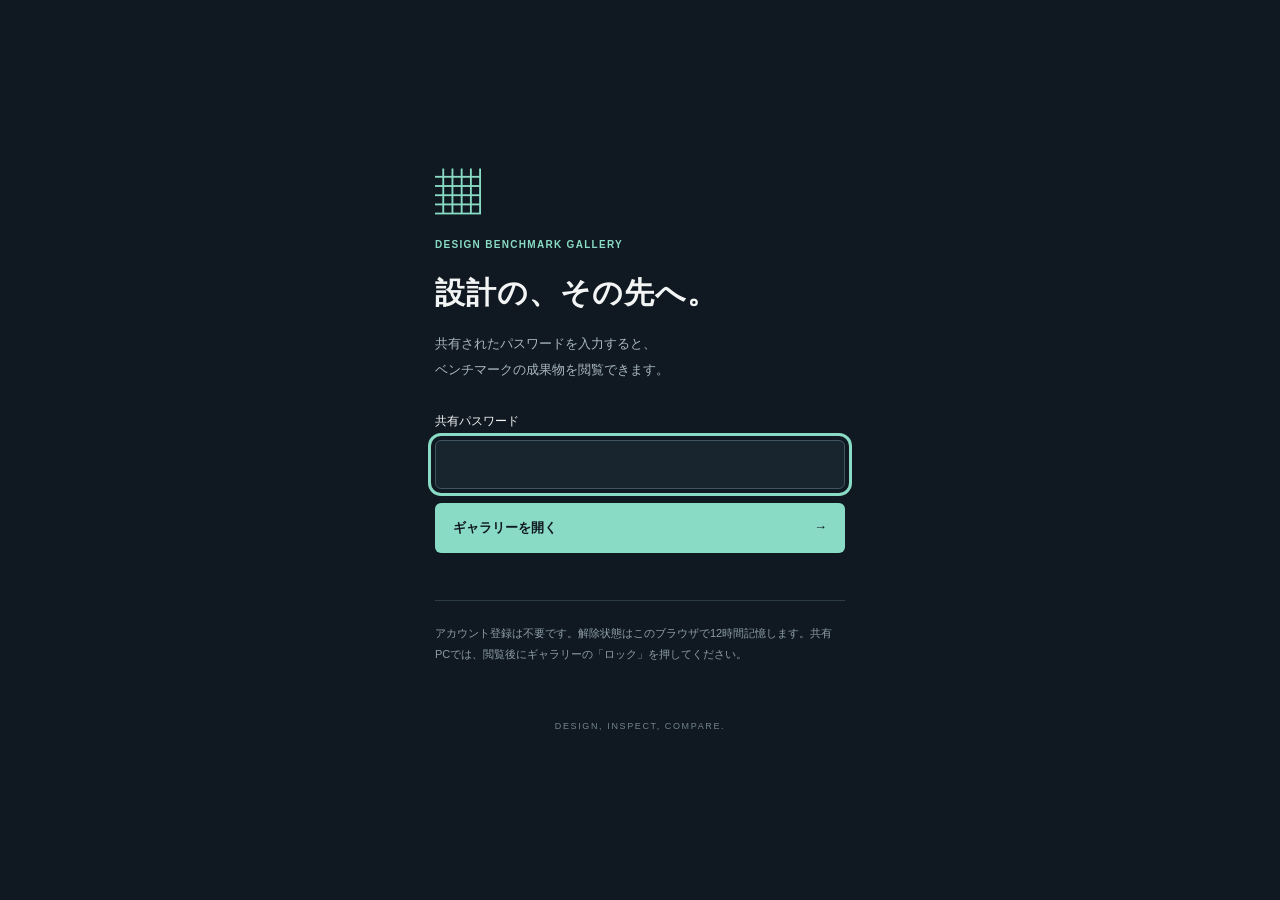
==== public/index.html @ 08a9ffa7 "Publish encrypted benchmark gallery on GitHub Pages" ====
<!doctype html>
<html lang="ja">
<head>
  <meta charset="utf-8">
  <meta name="viewport" content="width=device-width,initial-scale=1">
  <meta name="robots" content="noindex,nofollow,noarchive">
  <meta name="theme-color" content="#101921">
  <title>Design Benchmark Gallery — パスワード</title>
  <link rel="icon" href="data:image/svg+xml,%3Csvg xmlns='http://www.w3.org/2000/svg' viewBox='0 0 64 64'%3E%3Crect width='64' height='64' rx='14' fill='%23101921'/%3E%3Cpath d='M16 18h32v28H16zM16 32h32M32 18v28' fill='none' stroke='%2389dbc5' stroke-width='4'/%3E%3C/svg%3E">
  <link rel="stylesheet" href="unlock.css">
  <script src="unlock.js" defer></script>
</head>
<body>
  <main>
    <div class="mark" aria-hidden="true">▦</div>
    <p class="eyebrow">DESIGN BENCHMARK GALLERY</p>
    <h1>設計の、その先へ。</h1>
    <p class="intro">共有されたパスワードを入力すると、<br>ベンチマークの成果物を閲覧できます。</p>
    <form id="unlock-form">
      <label for="password">共有パスワード</label>
      <input id="password" name="password" type="password" autocomplete="current-password" required aria-describedby="status" autofocus>
      <button type="submit" id="unlock-button">ギャラリーを開く <span aria-hidden="true">→</span></button>
      <p id="status" role="status" aria-live="polite"></p>
    </form>
    <p class="note">アカウント登録は不要です。解除状態はこのブラウザで12時間記憶します。共有PCでは、閲覧後にギャラリーの「ロック」を押してください。</p>
    <noscript><p class="error">閲覧にはJavaScriptが必要です。</p></noscript>
  </main>
  <footer>DESIGN, INSPECT, COMPARE.</footer>
</body>
</html>
---- public/unlock.css ----
:root{color-scheme:dark;font-family:"Segoe UI","Noto Sans JP",Meiryo,sans-serif;background:#101921;color:#f3f5f5}*{box-sizing:border-box}body{margin:0;min-height:100svh;display:flex;flex-direction:column;align-items:center;justify-content:center;padding:40px 22px}main{width:min(410px,100%)}.mark{font-size:46px;line-height:1;color:#89dbc5;margin-bottom:24px}.eyebrow{font-size:10px;letter-spacing:.13em;font-weight:700;color:#89dbc5}h1{font-size:30px;letter-spacing:.035em;font-weight:600;margin:23px 0 17px}.intro{color:#a8b7c1;font-size:13px;line-height:2;margin-bottom:30px}label{display:block;font-size:12px;margin-bottom:10px}input{width:100%;height:49px;background:#18242e;border:1px solid #405461;border-radius:6px;color:#f3f5f5;padding:0 13px;font-size:16px;letter-spacing:.04em}button{display:flex;justify-content:space-between;width:100%;padding:16px 18px;margin-top:14px;border:0;border-radius:6px;background:#89dbc5;color:#101921;font-weight:650;font-size:13px;cursor:pointer}button:hover{background:#a0e7d4}button:disabled{opacity:.6;cursor:wait}input:focus-visible,button:focus-visible{outline:3px solid #89dbc5;outline-offset:4px}#status{min-height:23px;font-size:12px;line-height:1.9;margin:12px 0;color:#b9dcd2}.note{color:#8d9da8;border-top:1px solid #2c3c47;padding-top:22px;font-size:11px;line-height:1.9}.error{color:#ffc6b9}footer{font-size:9px;letter-spacing:.18em;color:#71838f;margin-top:45px}@media(max-width:450px){h1{font-size:27px}body{padding-top:28px;padding-bottom:28px}.mark{font-size:39px}}
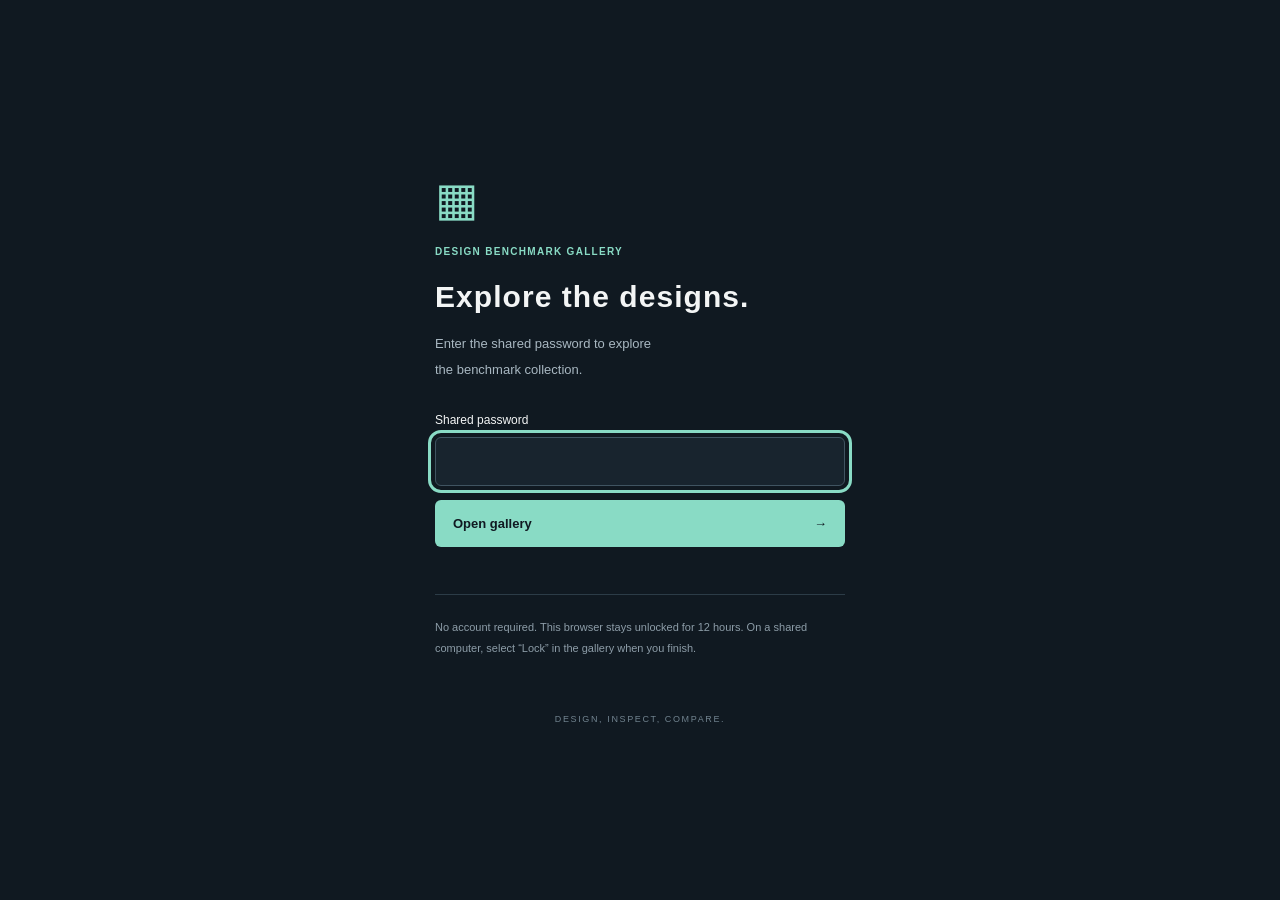
==== commit d3c5987f: "Make the landing page and authentication fully English" ====
--- a/public/index.html
+++ b/public/index.html
@@ -1,11 +1,11 @@
 <!doctype html>
-<html lang="ja">
+<html lang="en">
 <head>
   <meta charset="utf-8">
   <meta name="viewport" content="width=device-width,initial-scale=1">
   <meta name="robots" content="noindex,nofollow,noarchive">
   <meta name="theme-color" content="#101921">
-  <title>Design Benchmark Gallery — パスワード</title>
+  <title>Design Benchmark Gallery — Access</title>
   <link rel="icon" href="data:image/svg+xml,%3Csvg xmlns='http://www.w3.org/2000/svg' viewBox='0 0 64 64'%3E%3Crect width='64' height='64' rx='14' fill='%23101921'/%3E%3Cpath d='M16 18h32v28H16zM16 32h32M32 18v28' fill='none' stroke='%2389dbc5' stroke-width='4'/%3E%3C/svg%3E">
   <link rel="stylesheet" href="unlock.css">
   <script src="unlock.js" defer></script>
@@ -14,16 +14,16 @@
   <main>
     <div class="mark" aria-hidden="true">▦</div>
     <p class="eyebrow">DESIGN BENCHMARK GALLERY</p>
-    <h1>設計の、その先へ。</h1>
-    <p class="intro">共有されたパスワードを入力すると、<br>ベンチマークの成果物を閲覧できます。</p>
-    <form id="unlock-form">
-      <label for="password">共有パスワード</label>
+    <h1>Explore the designs.</h1>
+    <p class="intro">Enter the shared password to explore<br>the benchmark collection.</p>
+    <form id="unlock-form" novalidate>
+      <label for="password">Shared password</label>
       <input id="password" name="password" type="password" autocomplete="current-password" required aria-describedby="status" autofocus>
-      <button type="submit" id="unlock-button">ギャラリーを開く <span aria-hidden="true">→</span></button>
+      <button type="submit" id="unlock-button">Open gallery <span aria-hidden="true">→</span></button>
       <p id="status" role="status" aria-live="polite"></p>
     </form>
-    <p class="note">アカウント登録は不要です。解除状態はこのブラウザで12時間記憶します。共有PCでは、閲覧後にギャラリーの「ロック」を押してください。</p>
-    <noscript><p class="error">閲覧にはJavaScriptが必要です。</p></noscript>
+    <p class="note">No account required. This browser stays unlocked for 12 hours. On a shared computer, select “Lock” in the gallery when you finish.</p>
+    <noscript><p class="error">JavaScript is required to view this gallery.</p></noscript>
   </main>
   <footer>DESIGN, INSPECT, COMPARE.</footer>
 </body>
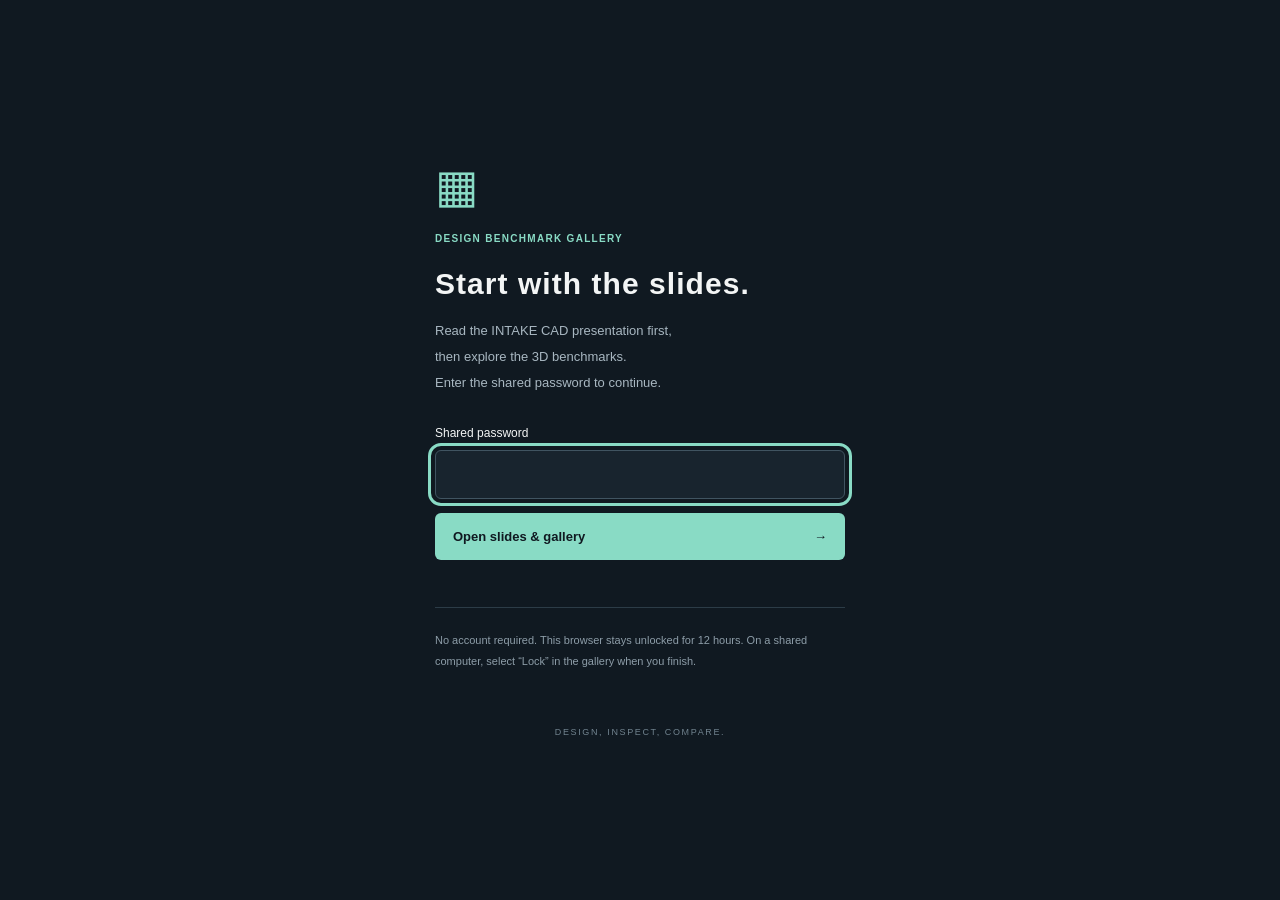
==== commit 6b185013: "Make presentation slides the main gallery entry point" ====
--- a/public/index.html
+++ b/public/index.html
@@ -14,12 +14,12 @@
   <main>
     <div class="mark" aria-hidden="true">▦</div>
     <p class="eyebrow">DESIGN BENCHMARK GALLERY</p>
-    <h1>Explore the designs.</h1>
-    <p class="intro">Enter the shared password to explore<br>the benchmark collection.</p>
+    <h1>Start with the slides.</h1>
+    <p class="intro">Read the INTAKE CAD presentation first,<br>then explore the 3D benchmarks.<br>Enter the shared password to continue.</p>
     <form id="unlock-form" novalidate>
       <label for="password">Shared password</label>
       <input id="password" name="password" type="password" autocomplete="current-password" required aria-describedby="status" autofocus>
-      <button type="submit" id="unlock-button">Open gallery <span aria-hidden="true">→</span></button>
+      <button type="submit" id="unlock-button">Open slides &amp; gallery <span aria-hidden="true">→</span></button>
       <p id="status" role="status" aria-live="polite"></p>
     </form>
     <p class="note">No account required. This browser stays unlocked for 12 hours. On a shared computer, select “Lock” in the gallery when you finish.</p>
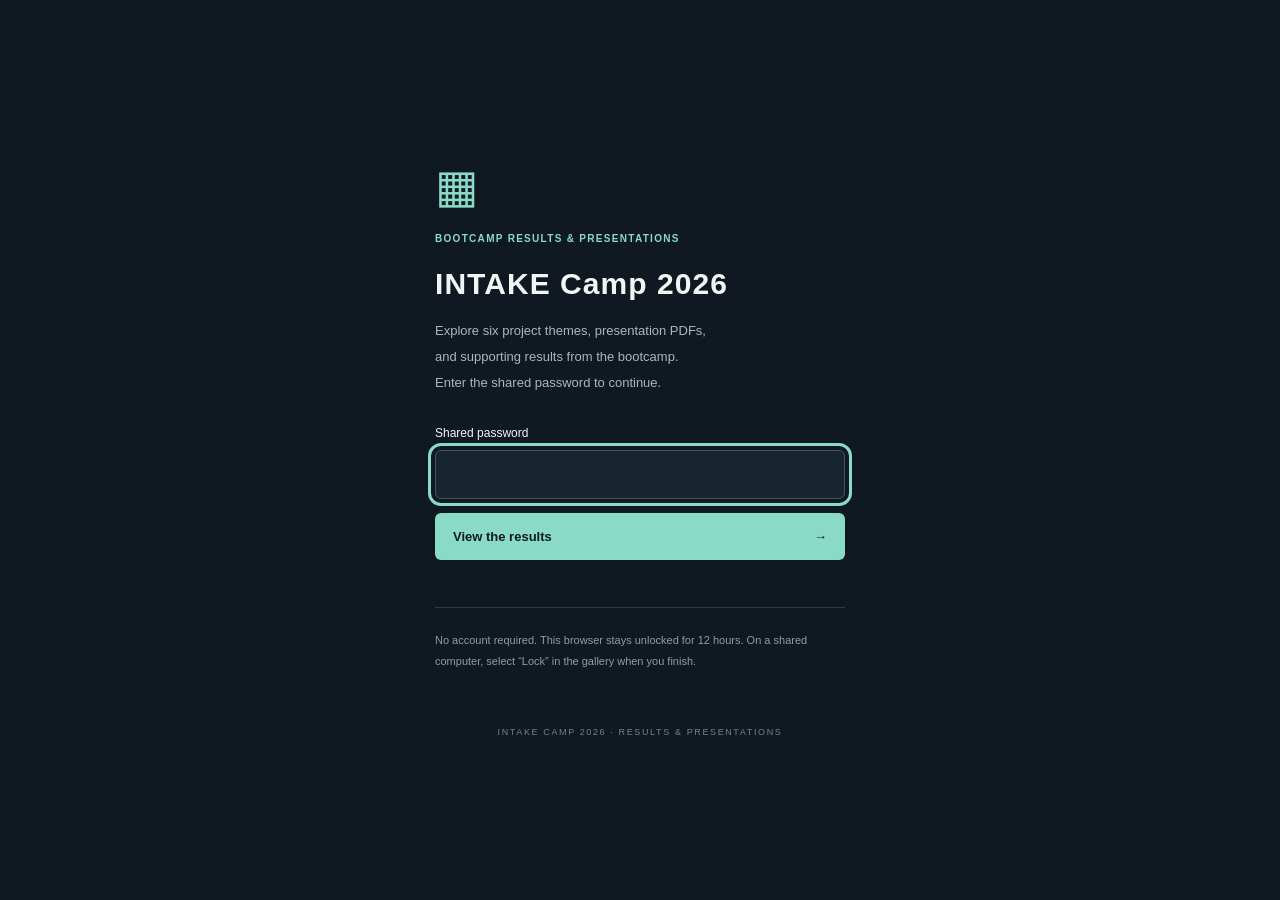
==== commit a02171dc: "Rebuild as the INTAKE Camp 2026 results showcase" ====
--- a/public/index.html
+++ b/public/index.html
@@ -5,7 +5,7 @@
   <meta name="viewport" content="width=device-width,initial-scale=1">
   <meta name="robots" content="noindex,nofollow,noarchive">
   <meta name="theme-color" content="#101921">
-  <title>Design Benchmark Gallery — Access</title>
+  <title>INTAKE Camp 2026 — Access</title>
   <link rel="icon" href="data:image/svg+xml,%3Csvg xmlns='http://www.w3.org/2000/svg' viewBox='0 0 64 64'%3E%3Crect width='64' height='64' rx='14' fill='%23101921'/%3E%3Cpath d='M16 18h32v28H16zM16 32h32M32 18v28' fill='none' stroke='%2389dbc5' stroke-width='4'/%3E%3C/svg%3E">
   <link rel="stylesheet" href="unlock.css">
   <script src="unlock.js" defer></script>
@@ -13,18 +13,18 @@
 <body>
   <main>
     <div class="mark" aria-hidden="true">▦</div>
-    <p class="eyebrow">DESIGN BENCHMARK GALLERY</p>
-    <h1>Start with the slides.</h1>
-    <p class="intro">Read the INTAKE CAD presentation first,<br>then explore the 3D benchmarks.<br>Enter the shared password to continue.</p>
+    <p class="eyebrow">BOOTCAMP RESULTS &amp; PRESENTATIONS</p>
+    <h1>INTAKE Camp 2026</h1>
+    <p class="intro">Explore six project themes, presentation PDFs,<br>and supporting results from the bootcamp.<br>Enter the shared password to continue.</p>
     <form id="unlock-form" novalidate>
       <label for="password">Shared password</label>
       <input id="password" name="password" type="password" autocomplete="current-password" required aria-describedby="status" autofocus>
-      <button type="submit" id="unlock-button">Open slides &amp; gallery <span aria-hidden="true">→</span></button>
+      <button type="submit" id="unlock-button">View the results <span aria-hidden="true">→</span></button>
       <p id="status" role="status" aria-live="polite"></p>
     </form>
     <p class="note">No account required. This browser stays unlocked for 12 hours. On a shared computer, select “Lock” in the gallery when you finish.</p>
     <noscript><p class="error">JavaScript is required to view this gallery.</p></noscript>
   </main>
-  <footer>DESIGN, INSPECT, COMPARE.</footer>
+  <footer>INTAKE CAMP 2026 · RESULTS &amp; PRESENTATIONS</footer>
 </body>
 </html>
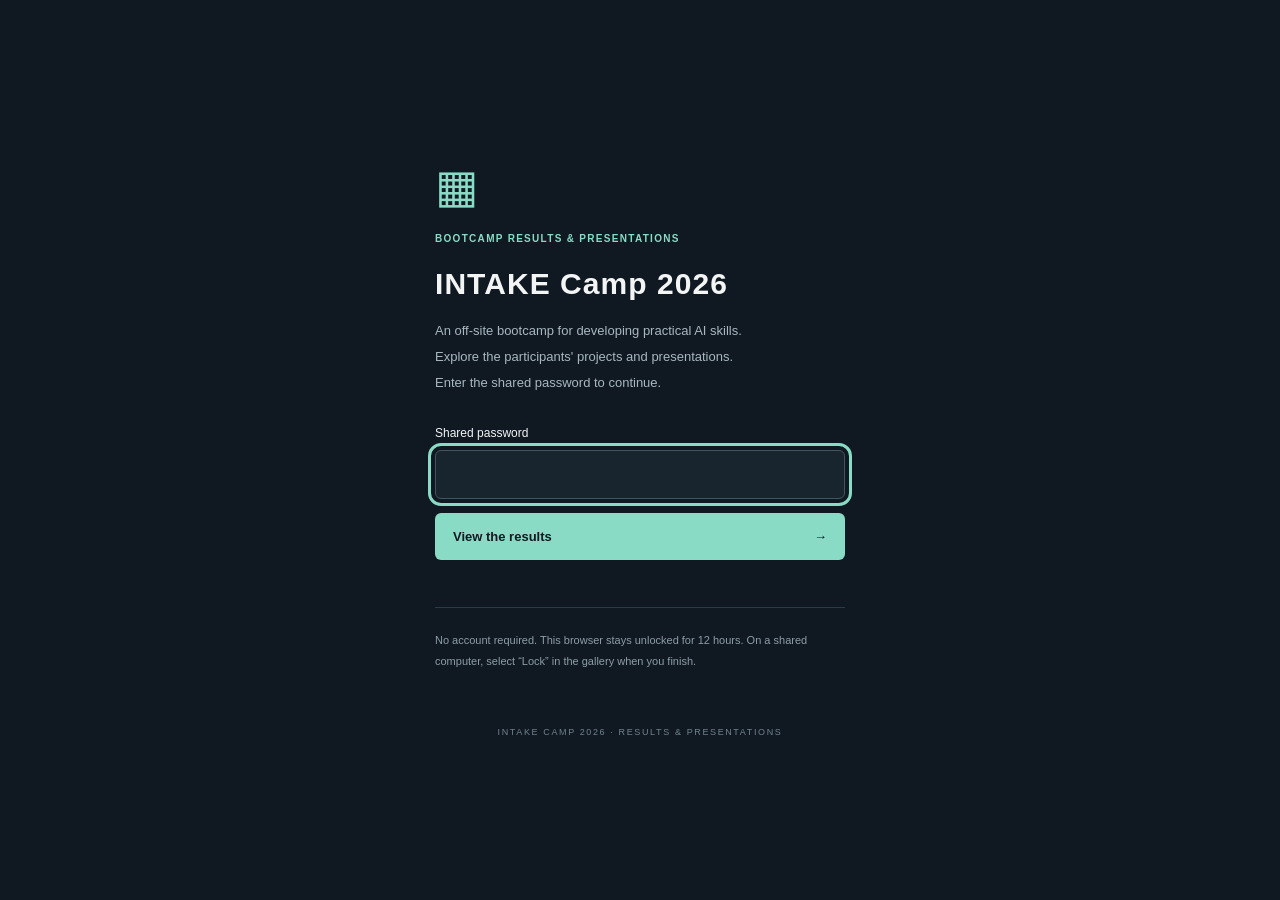
==== commit 8cef6396: "Refine the AI learning overview and add photo social previews" ====
--- a/public/index.html
+++ b/public/index.html
@@ -4,6 +4,24 @@
   <meta charset="utf-8">
   <meta name="viewport" content="width=device-width,initial-scale=1">
   <meta name="robots" content="noindex,nofollow,noarchive">
+  <link rel="canonical" href="https://intake.nightly.dedyn.io/">
+  <meta property="og:type" content="website">
+  <meta property="og:site_name" content="INTAKE Camp 2026">
+  <meta property="og:title" content="INTAKE Camp 2026 | Practical AI Learning">
+  <meta property="og:description" content="An off-site bootcamp for developing employees' practical AI skills. Explore the project presentations and results.">
+  <meta property="og:url" content="https://intake.nightly.dedyn.io/">
+  <meta property="og:locale" content="en_US">
+  <meta property="og:image" content="https://intake.nightly.dedyn.io/ogp-intake-camp-2026.png">
+  <meta property="og:image:type" content="image/png">
+  <meta property="og:image:width" content="1734">
+  <meta property="og:image:height" content="907">
+  <meta property="og:image:alt" content="The Golden Gate Bridge with blue sky and water in San Francisco.">
+  <meta name="twitter:card" content="summary_large_image">
+  <meta name="twitter:title" content="INTAKE Camp 2026 | Practical AI Learning">
+  <meta name="twitter:description" content="An off-site bootcamp for developing employees' practical AI skills. Explore the project presentations and results.">
+  <meta name="twitter:image" content="https://intake.nightly.dedyn.io/ogp-intake-camp-2026.png">
+  <meta name="twitter:image:alt" content="The Golden Gate Bridge with blue sky and water in San Francisco.">
+  <meta name="description" content="An off-site bootcamp for developing employees' practical AI skills. Explore the project presentations and results.">
   <meta name="theme-color" content="#101921">
   <title>INTAKE Camp 2026 — Access</title>
   <link rel="icon" href="data:image/svg+xml,%3Csvg xmlns='http://www.w3.org/2000/svg' viewBox='0 0 64 64'%3E%3Crect width='64' height='64' rx='14' fill='%23101921'/%3E%3Cpath d='M16 18h32v28H16zM16 32h32M32 18v28' fill='none' stroke='%2389dbc5' stroke-width='4'/%3E%3C/svg%3E">
@@ -15,7 +33,7 @@
     <div class="mark" aria-hidden="true">▦</div>
     <p class="eyebrow">BOOTCAMP RESULTS &amp; PRESENTATIONS</p>
     <h1>INTAKE Camp 2026</h1>
-    <p class="intro">Explore six project themes, presentation PDFs,<br>and supporting results from the bootcamp.<br>Enter the shared password to continue.</p>
+    <p class="intro">An off-site bootcamp for developing practical AI skills.<br>Explore the participants' projects and presentations.<br>Enter the shared password to continue.</p>
     <form id="unlock-form" novalidate>
       <label for="password">Shared password</label>
       <input id="password" name="password" type="password" autocomplete="current-password" required aria-describedby="status" autofocus>
